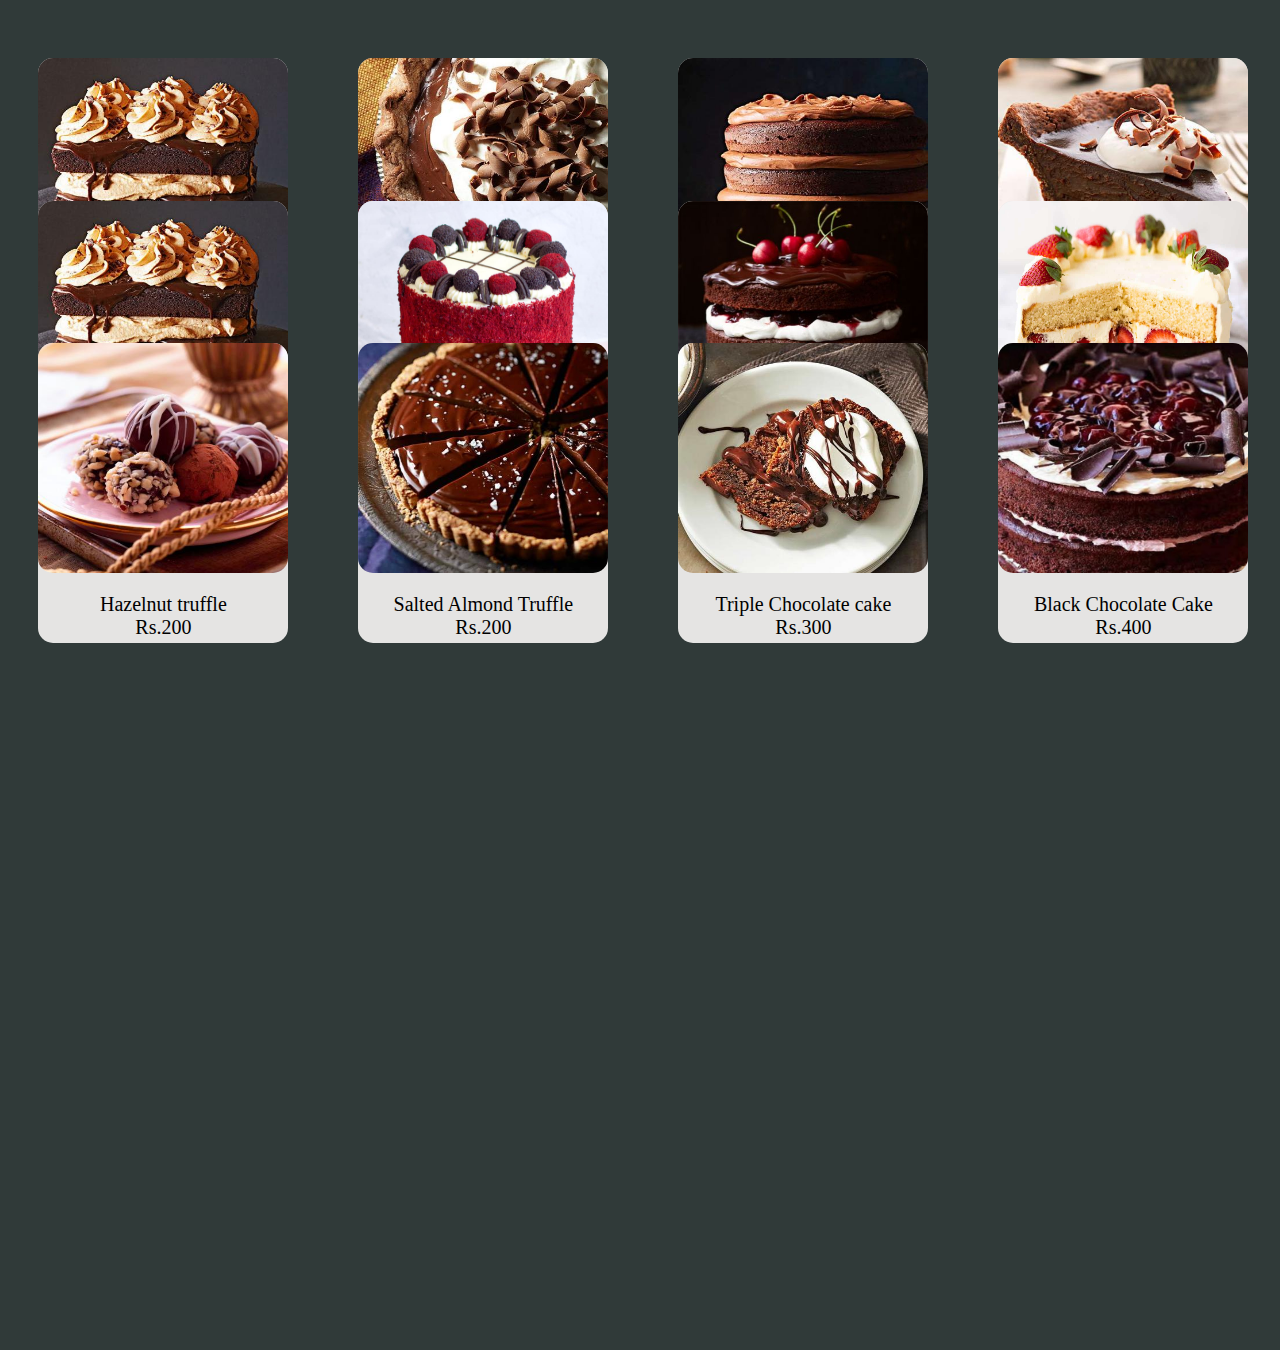
==== web/gallery.html @ eac60eb9 "amit..." ====
<!doctype html>
<head>
<link rel="stylesheet" href="css\style2.css">
</head>
<body>
<div id="image_div1" style="position:absolute; top:0px;left:0px;width:100%; height:150%;">
		<div id="top">
		<div class="image_box" style="position:absolute; top:4%; left:3%;">
			<div class="image_sizing" >
				<img src=".\image\a.jpg" alt="no image">
			</div>	
			<div class="image_desc">
				<p>Chocolate Pumpkin Cake<br>Rs.200</p>
			</div>
		</div>
		
		
		<div class="image_box" style="position:absolute; top:4%; left:28%;">
			<div class="image_sizing">
				<img src=".\image\b.jpg" alt="no image">
			</div>	
			<div class="image_desc">
				<p>Chocolate Cream Pie<br>Rs.200</p>
			</div>
		</div>
		
		<div class="image_box" style="position:absolute; top:4%; left:53%; ">
			<div class="image_sizing">
				<img src=".\image\c.jpg" alt="no image">
			</div>	
			<div class="image_desc">
				<p>Layered Cake<br>Rs.300</p>
			</div>
		</div>
		<div class="image_box" style="position:absolute; top:4%; left:78%;">
			<div class="image_sizing">
				<img src=".\image\d.jpg" alt="no image">
			</div>	
			<div class="image_desc">
				<p>Espresso Truffle Pie<br>Rs.400</p>
			</div>
		</div>
		<br>
		
		<div class="image_box" style="position:absolute; top:36%; left:3%;">
			<div class="image_sizing" >
				<img src=".\image\a.jpg" alt="no image">
			</div>	
			<div class="image_desc">
				<p>Chocolate Pumpkin Cake<br>Rs.200</p>
			</div>
		</div>
		<div class="image_box" style="position:absolute; top:36%; left:28%;">
			<div class="image_sizing">
				<img src="./image/14.jpg" alt="no image">
			</div>	
			<div class="image_desc">
				<p>Red Berry Cake<br>Rs.200</p>
			</div>
		</div>
		
		<div class="image_box" style="position:absolute; top:36%; left:53%;">
			<div class="image_sizing">
				<img src="./image/15.jpg" alt="no image">
			</div>	
			<div class="image_desc">
				<p>Black Berry Cake<br>Rs.300</p>
			</div>
		</div>
		<div class="image_box" style="position:absolute; top:36%; left:78%;">
			<div class="image_sizing">
				<img src="./image/16.jpg" alt="no image">
			</div>	
			<div class="image_desc">
				<p>StrawBerry Cheese Cake<br>Rs.400</p>
			</div>
		</div>
		
	<br>
		<div class="image_box" style="position:absolute; top:68%; left:3%;">
			<div class="image_sizing">
				<img src=".\image\e.jpg" alt="no image">
			</div>	
			<div class="image_desc">
				<p>Hazelnut truffle<br>Rs.200</p>
			</div>
		</div>
		
		
		<div class="image_box" style="position:absolute; top:68%; left:28%;">
			<div class="image_sizing">
				<img src=".\image\f.jpg" alt="no image">
			</div>	
			<div class="image_desc">
				<p>Salted Almond Truffle<br>Rs.200</p>
			</div>
		</div>
		
		<div class="image_box" style="position:absolute; top:68%; left:53%; ">
			<div class="image_sizing">
				<img src=".\image\g.jpg" alt="no image">
			</div>	
			<div class="image_desc">
				<p>Triple Chocolate cake<br>Rs.300</p>
			</div>
		</div>
		<div class="image_box" style="position:absolute; top:68%; left:78%;">
			<div class="image_sizing">
				<img src="./image/h.jpg" alt="no image">
			</div>	
			<div class="image_desc">
				<p>Black Chocolate Cake<br>Rs.400</p>
			</div>
		</div>
		
		</div>
		</div>
		
		
	</div>
	
	
</body>
</html>
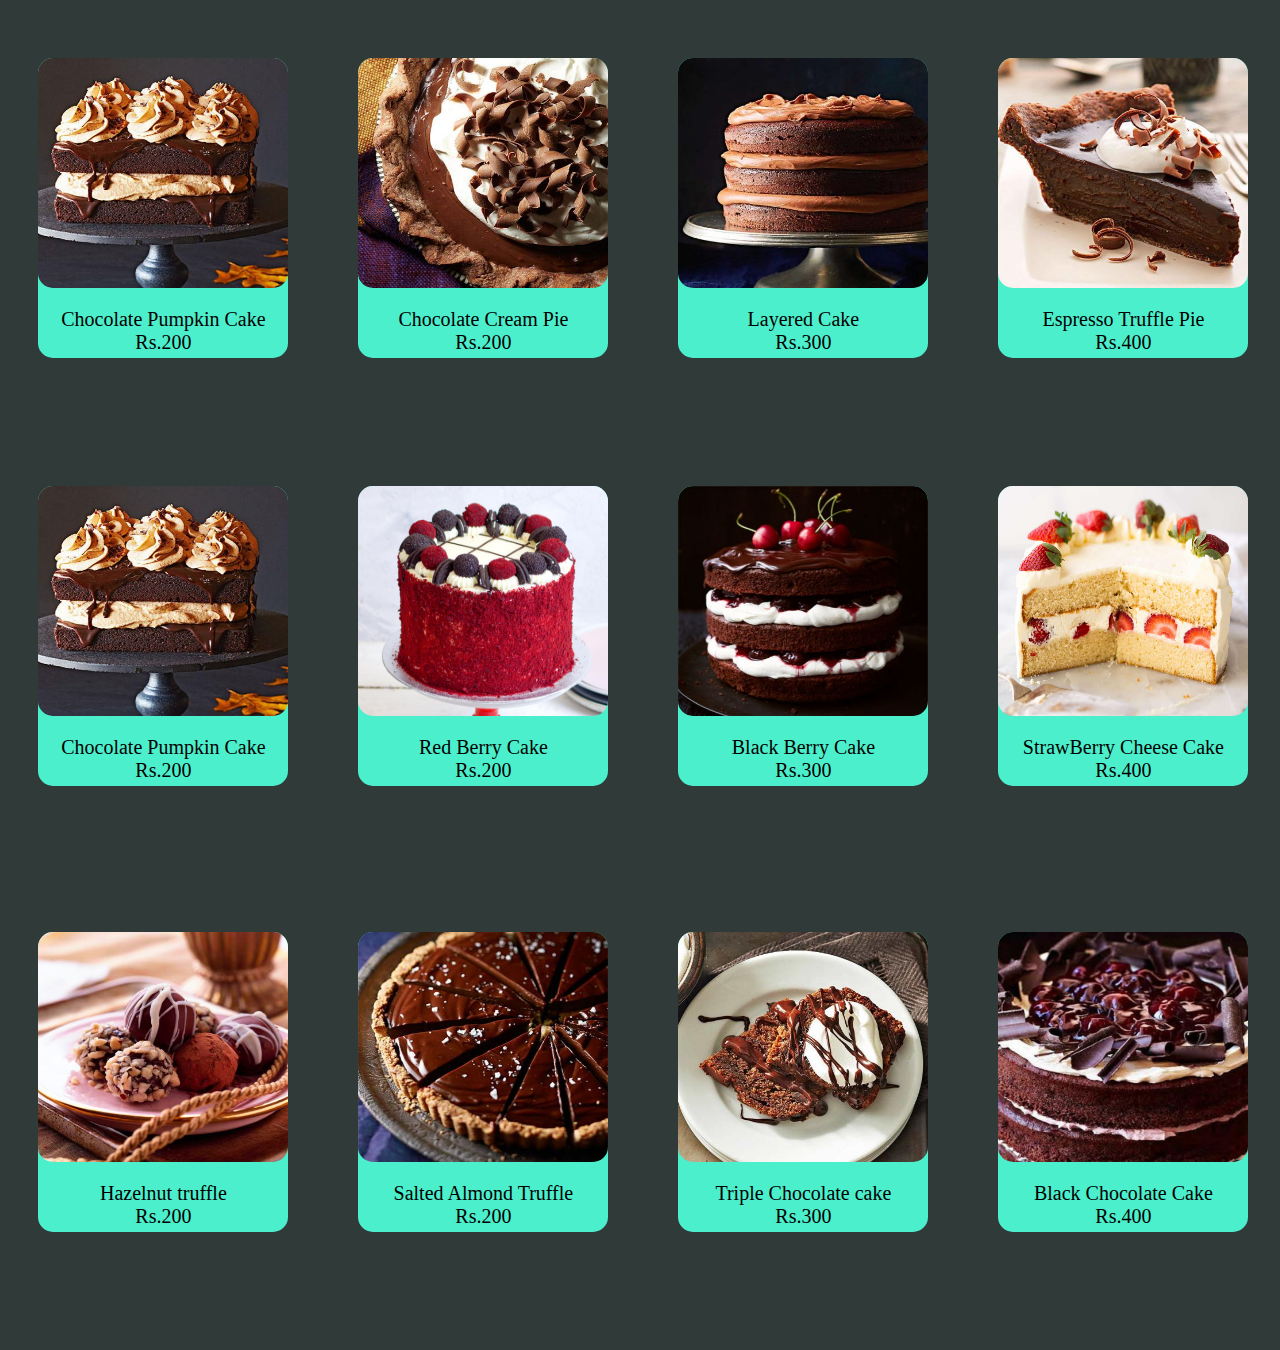
==== commit 6b4d9a63: "alignment set" ====
--- a/web/gallery.html
+++ b/web/gallery.html
@@ -3,7 +3,7 @@
 <link rel="stylesheet" href="css\style2.css">
 </head>
 <body>
-<div id="image_div1" style="position:absolute; top:0px;left:0px;width:100%; height:150%;">
+<div id="image_div1" style="position:absolute; top:0px;left:0px;">
 		<div id="top">
 		<div class="image_box" style="position:absolute; top:4%; left:3%;">
 			<div class="image_sizing" >
@@ -42,7 +42,7 @@
 		</div>
 		<br>
 		
-		<div class="image_box" style="position:absolute; top:36%; left:3%;">
+		<div class="image_box" style="position:absolute; top:100%; left:3%;">
 			<div class="image_sizing" >
 				<img src=".\image\a.jpg" alt="no image">
 			</div>	
@@ -50,7 +50,7 @@
 				<p>Chocolate Pumpkin Cake<br>Rs.200</p>
 			</div>
 		</div>
-		<div class="image_box" style="position:absolute; top:36%; left:28%;">
+		<div class="image_box" style="position:absolute; top:100%; left:28%;">
 			<div class="image_sizing">
 				<img src="./image/14.jpg" alt="no image">
 			</div>	
@@ -59,7 +59,7 @@
 			</div>
 		</div>
 		
-		<div class="image_box" style="position:absolute; top:36%; left:53%;">
+		<div class="image_box" style="position:absolute; top:100%; left:53%;">
 			<div class="image_sizing">
 				<img src="./image/15.jpg" alt="no image">
 			</div>	
@@ -67,7 +67,7 @@
 				<p>Black Berry Cake<br>Rs.300</p>
 			</div>
 		</div>
-		<div class="image_box" style="position:absolute; top:36%; left:78%;">
+		<div class="image_box" style="position:absolute; top:100%; left:78%;">
 			<div class="image_sizing">
 				<img src="./image/16.jpg" alt="no image">
 			</div>	
@@ -77,7 +77,7 @@
 		</div>
 		
 	<br>
-		<div class="image_box" style="position:absolute; top:68%; left:3%;">
+		<div class="image_box" style="position:absolute; top:200%; left:3%;">
 			<div class="image_sizing">
 				<img src=".\image\e.jpg" alt="no image">
 			</div>	
@@ -87,7 +87,7 @@
 		</div>
 		
 		
-		<div class="image_box" style="position:absolute; top:68%; left:28%;">
+		<div class="image_box" style="position:absolute; top:200%; left:28%;">
 			<div class="image_sizing">
 				<img src=".\image\f.jpg" alt="no image">
 			</div>	
@@ -96,7 +96,7 @@
 			</div>
 		</div>
 		
-		<div class="image_box" style="position:absolute; top:68%; left:53%; ">
+		<div class="image_box" style="position:absolute; top:200%; left:53%; ">
 			<div class="image_sizing">
 				<img src=".\image\g.jpg" alt="no image">
 			</div>	
@@ -104,7 +104,7 @@
 				<p>Triple Chocolate cake<br>Rs.300</p>
 			</div>
 		</div>
-		<div class="image_box" style="position:absolute; top:68%; left:78%;">
+		<div class="image_box" style="position:absolute; top:200%; left:78%;">
 			<div class="image_sizing">
 				<img src="./image/h.jpg" alt="no image">
 			</div>	
@@ -117,7 +117,7 @@
 		</div>
 		
 		
-	</div>
+	
 	
 	
 </body>
